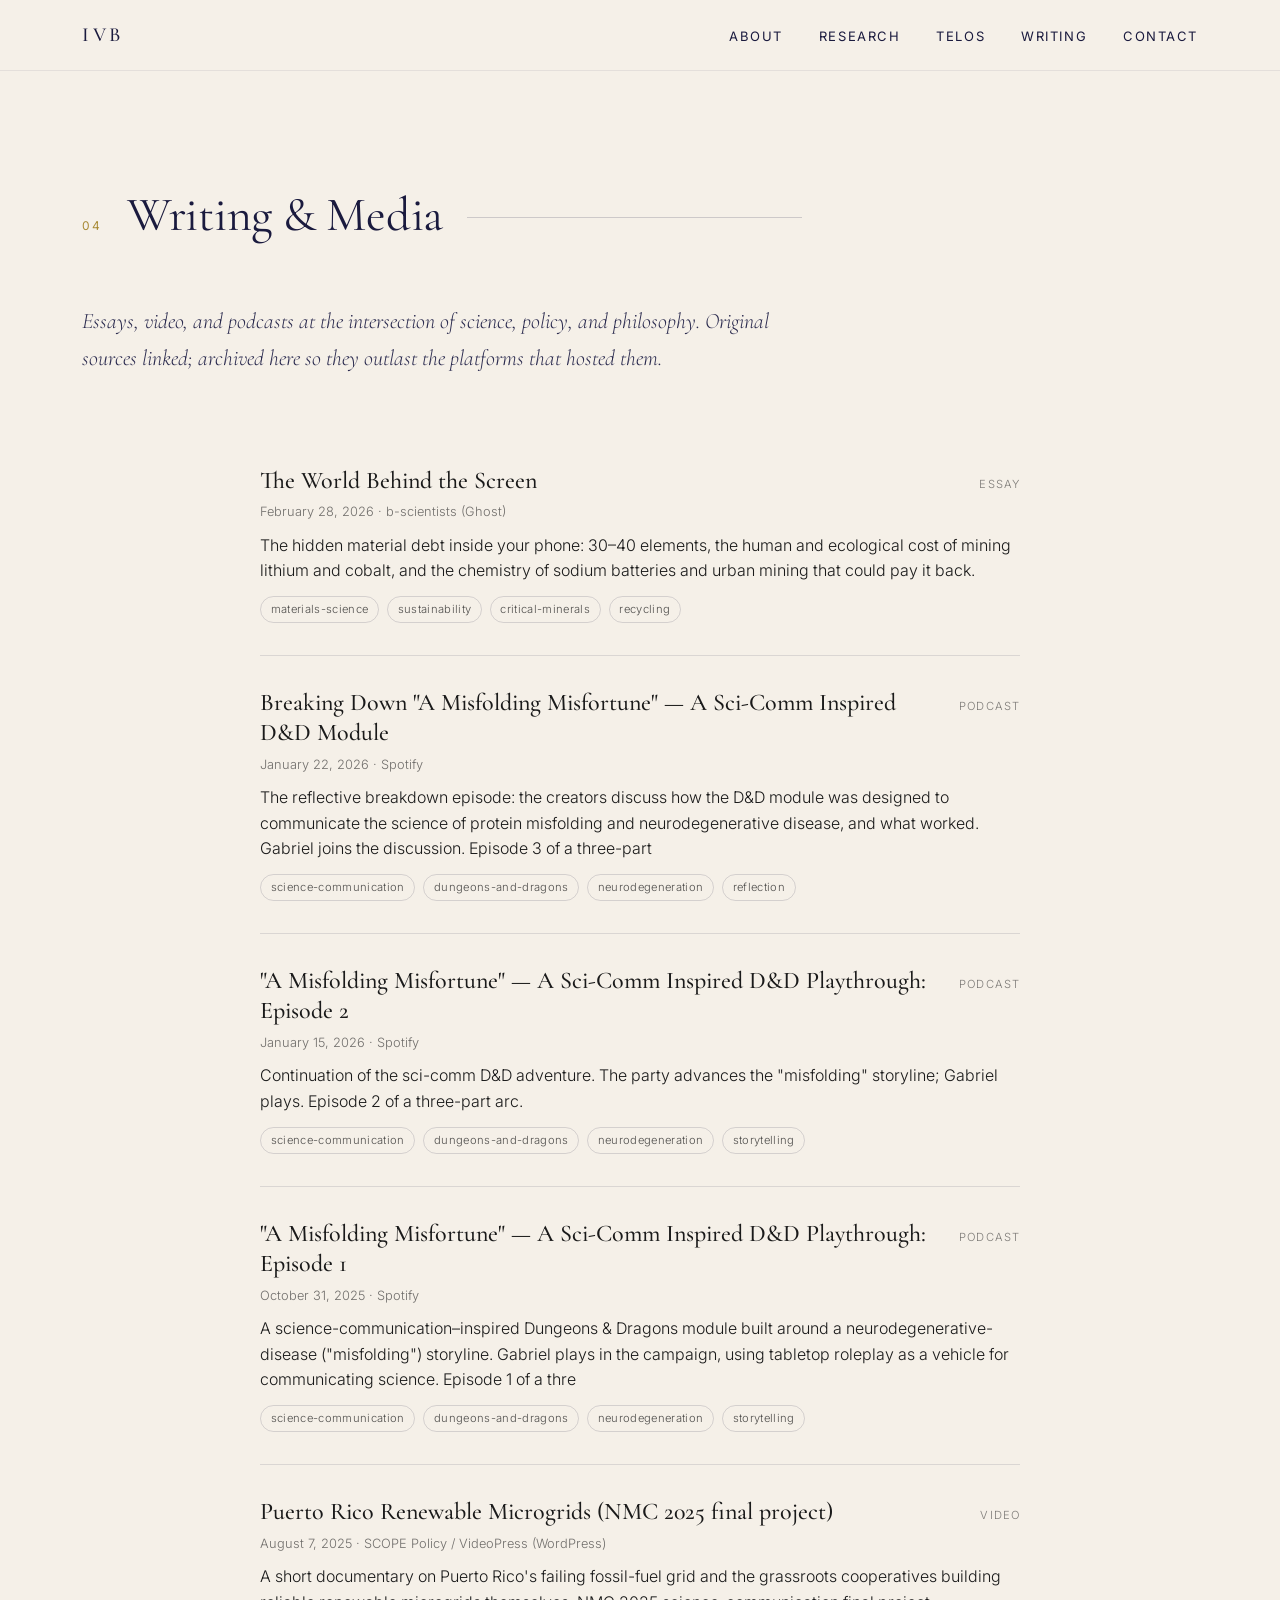
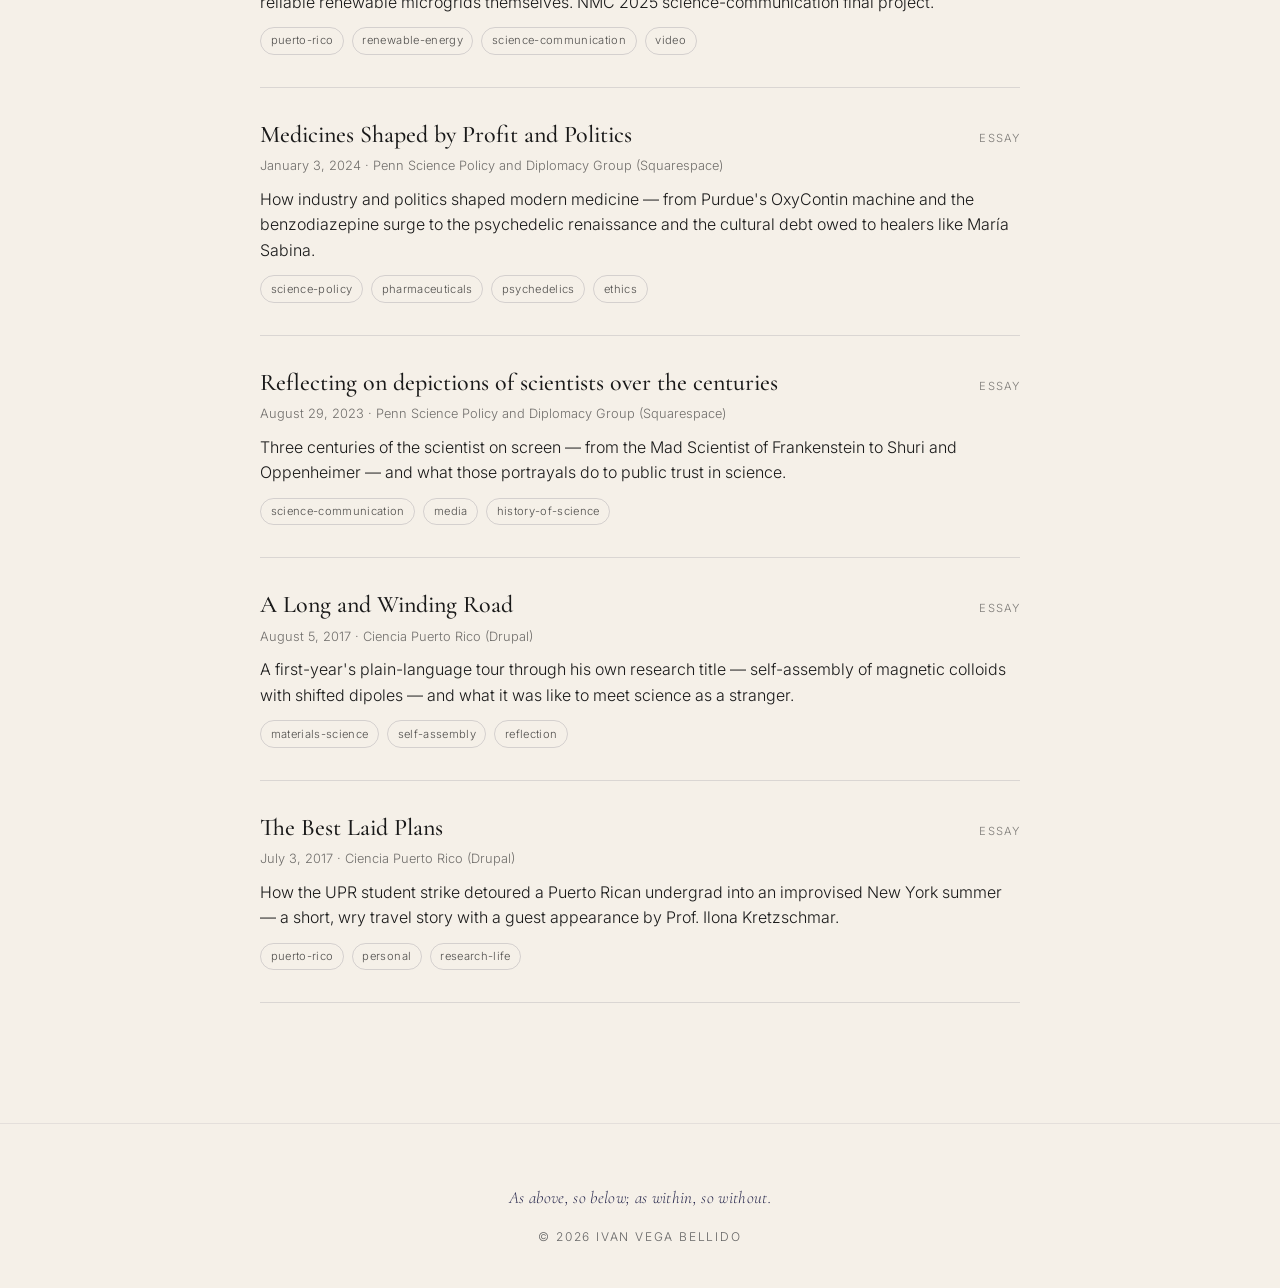
==== writing.html @ 650ef051 "site: Telos section (curated Mission+Principles), Miessler-style Writing index, 3 podcasts - Replace" ====
<!DOCTYPE html>
<html lang="en">
<head>
<meta charset="UTF-8">
<meta name="viewport" content="width=device-width, initial-scale=1.0">
<meta name="description" content="Writing, essays, video, and podcasts by Ivan Vega Bellido — science, policy, and philosophy.">
<link rel="canonical" href="https://gvegabellido.com/writing.html">
<link rel="icon" type="image/svg+xml" href="favicon.svg">
<title>Writing · Ivan Vega Bellido</title>
<link rel="preconnect" href="https://fonts.googleapis.com">
<link rel="preconnect" href="https://fonts.gstatic.com" crossorigin>
<link href="https://fonts.googleapis.com/css2?family=Cormorant+Garamond:ital,wght@0,300;0,400;0,500;0,600;1,300;1,400;1,500&family=Inter:wght@300;400;500&display=swap" rel="stylesheet">
<link rel="stylesheet" href="styles.css">
<style>
  .index-list { max-width: 760px; margin: 0 auto; }
  .entry { padding: 2rem 0; border-bottom: 1px solid rgba(26,26,62,0.12); }
  .entry-head { display: flex; align-items: baseline; justify-content: space-between; gap: 1rem; }
  .entry-title { font-family: 'Cormorant Garamond', serif; font-size: 1.5rem; font-weight: 500; margin: 0; line-height: 1.25; }
  .entry-title a { color: inherit; text-decoration: none; }
  .entry-title a:hover { text-decoration: underline; }
  .entry-type { font-family: 'Inter', sans-serif; font-size: 0.7rem; letter-spacing: 0.1em; text-transform: uppercase; opacity: 0.55; white-space: nowrap; }
  .entry-meta { font-family: 'Inter', sans-serif; font-size: 0.8rem; opacity: 0.6; margin: 0.35rem 0 0.6rem; }
  .entry-summary { font-size: 1rem; line-height: 1.6; margin: 0 0 0.75rem; }
  .entry-tags { list-style: none; display: flex; flex-wrap: wrap; gap: 0.5rem; padding: 0; margin: 0; }
  .entry-tags li { font-family: 'Inter', sans-serif; font-size: 0.7rem; letter-spacing: 0.03em; padding: 0.2rem 0.6rem; border: 1px solid rgba(26,26,62,0.2); border-radius: 999px; opacity: 0.75; }
</style>
</head>
<body>
<nav class="nav">
  <div class="nav-inner">
    <a href="index.html#top" class="nav-brand">IVB</a>
    <ul class="nav-links">
      <li><a href="index.html#about">About</a></li>
      <li><a href="index.html#research">Research</a></li>
      <li><a href="index.html#telos">Telos</a></li>
      <li><a href="writing.html">Writing</a></li>
      <li><a href="index.html#contact">Contact</a></li>
    </ul>
  </div>
</nav>
<main id="top">
<section class="section">
  <div class="container">
    <div class="section-head">
      <span class="section-num">04</span>
      <h2 class="section-title">Writing &amp; Media</h2>
      <span class="section-rule" aria-hidden="true"></span>
    </div>
    <div class="writing-intro">
      <p>Essays, video, and podcasts at the intersection of science, policy, and philosophy. Original sources linked; archived here so they outlast the platforms that hosted them.</p>
    </div>
    <div class="index-list">
      <article class="entry">
        <div class="entry-head">
          <h3 class="entry-title"><a href="https://www.b-scientists.com/the-world-behind-the-screen/" target="_blank" rel="noopener">The World Behind the Screen</a></h3>
          <span class="entry-type">Essay</span>
        </div>
        <p class="entry-meta">February 28, 2026 · b-scientists (Ghost)</p>
        <p class="entry-summary">The hidden material debt inside your phone: 30–40 elements, the human and ecological cost of mining lithium and cobalt, and the chemistry of sodium batteries and urban mining that could pay it back.</p>
        <ul class="entry-tags"><li>materials-science</li><li>sustainability</li><li>critical-minerals</li><li>recycling</li></ul>
      </article>
      <article class="entry">
        <div class="entry-head">
          <h3 class="entry-title"><a href="https://open.spotify.com/episode/015ABRy5GWB0STJgX0FXXh" target="_blank" rel="noopener">Breaking Down "A Misfolding Misfortune" — A Sci-Comm Inspired D&amp;D Module</a></h3>
          <span class="entry-type">Podcast</span>
        </div>
        <p class="entry-meta">January 22, 2026 · Spotify</p>
        <p class="entry-summary">The reflective breakdown episode: the creators discuss how the D&amp;D module was designed to communicate the science of protein misfolding and neurodegenerative disease, and what worked. Gabriel joins the discussion. Episode 3 of a three-part </p>
        <ul class="entry-tags"><li>science-communication</li><li>dungeons-and-dragons</li><li>neurodegeneration</li><li>reflection</li></ul>
      </article>
      <article class="entry">
        <div class="entry-head">
          <h3 class="entry-title"><a href="https://open.spotify.com/episode/263W7VHZUCj6XtdveKIlia" target="_blank" rel="noopener">"A Misfolding Misfortune" — A Sci-Comm Inspired D&amp;D Playthrough: Episode 2</a></h3>
          <span class="entry-type">Podcast</span>
        </div>
        <p class="entry-meta">January 15, 2026 · Spotify</p>
        <p class="entry-summary">Continuation of the sci-comm D&amp;D adventure. The party advances the "misfolding" storyline; Gabriel plays. Episode 2 of a three-part arc.</p>
        <ul class="entry-tags"><li>science-communication</li><li>dungeons-and-dragons</li><li>neurodegeneration</li><li>storytelling</li></ul>
      </article>
      <article class="entry">
        <div class="entry-head">
          <h3 class="entry-title"><a href="https://open.spotify.com/episode/1YLPAPuOdVRPvz2gRZDvht" target="_blank" rel="noopener">"A Misfolding Misfortune" — A Sci-Comm Inspired D&amp;D Playthrough: Episode 1</a></h3>
          <span class="entry-type">Podcast</span>
        </div>
        <p class="entry-meta">October 31, 2025 · Spotify</p>
        <p class="entry-summary">A science-communication–inspired Dungeons &amp; Dragons module built around a neurodegenerative-disease ("misfolding") storyline. Gabriel plays in the campaign, using tabletop roleplay as a vehicle for communicating science. Episode 1 of a thre</p>
        <ul class="entry-tags"><li>science-communication</li><li>dungeons-and-dragons</li><li>neurodegeneration</li><li>storytelling</li></ul>
      </article>
      <article class="entry">
        <div class="entry-head">
          <h3 class="entry-title"><a href="https://scopepolicy.org/nmc2025-final-projects/" target="_blank" rel="noopener">Puerto Rico Renewable Microgrids (NMC 2025 final project)</a></h3>
          <span class="entry-type">Video</span>
        </div>
        <p class="entry-meta">August 7, 2025 · SCOPE Policy / VideoPress (WordPress)</p>
        <p class="entry-summary">A short documentary on Puerto Rico's failing fossil-fuel grid and the grassroots cooperatives building reliable renewable microgrids themselves. NMC 2025 science-communication final project.</p>
        <ul class="entry-tags"><li>puerto-rico</li><li>renewable-energy</li><li>science-communication</li><li>video</li></ul>
      </article>
      <article class="entry">
        <div class="entry-head">
          <h3 class="entry-title"><a href="https://www.pspdg.com/blog/2024/1/3/medicines-shaped-by-profit-and-politics" target="_blank" rel="noopener">Medicines Shaped by Profit and Politics</a></h3>
          <span class="entry-type">Essay</span>
        </div>
        <p class="entry-meta">January 3, 2024 · Penn Science Policy and Diplomacy Group (Squarespace)</p>
        <p class="entry-summary">How industry and politics shaped modern medicine — from Purdue's OxyContin machine and the benzodiazepine surge to the psychedelic renaissance and the cultural debt owed to healers like María Sabina.</p>
        <ul class="entry-tags"><li>science-policy</li><li>pharmaceuticals</li><li>psychedelics</li><li>ethics</li></ul>
      </article>
      <article class="entry">
        <div class="entry-head">
          <h3 class="entry-title"><a href="https://www.pspdg.com/blog/2023/8/29/reflecting-on-depictions-of-scientists-over-the-centuries" target="_blank" rel="noopener">Reflecting on depictions of scientists over the centuries</a></h3>
          <span class="entry-type">Essay</span>
        </div>
        <p class="entry-meta">August 29, 2023 · Penn Science Policy and Diplomacy Group (Squarespace)</p>
        <p class="entry-summary">Three centuries of the scientist on screen — from the Mad Scientist of Frankenstein to Shuri and Oppenheimer — and what those portrayals do to public trust in science.</p>
        <ul class="entry-tags"><li>science-communication</li><li>media</li><li>history-of-science</li></ul>
      </article>
      <article class="entry">
        <div class="entry-head">
          <h3 class="entry-title"><a href="https://www.cienciapr.org/en/long-winding-road" target="_blank" rel="noopener">A Long and Winding Road</a></h3>
          <span class="entry-type">Essay</span>
        </div>
        <p class="entry-meta">August 5, 2017 · Ciencia Puerto Rico (Drupal)</p>
        <p class="entry-summary">A first-year's plain-language tour through his own research title — self-assembly of magnetic colloids with shifted dipoles — and what it was like to meet science as a stranger.</p>
        <ul class="entry-tags"><li>materials-science</li><li>self-assembly</li><li>reflection</li></ul>
      </article>
      <article class="entry">
        <div class="entry-head">
          <h3 class="entry-title"><a href="https://www.cienciapr.org/en/best-laid-plans" target="_blank" rel="noopener">The Best Laid Plans</a></h3>
          <span class="entry-type">Essay</span>
        </div>
        <p class="entry-meta">July 3, 2017 · Ciencia Puerto Rico (Drupal)</p>
        <p class="entry-summary">How the UPR student strike detoured a Puerto Rican undergrad into an improvised New York summer — a short, wry travel story with a guest appearance by Prof. Ilona Kretzschmar.</p>
        <ul class="entry-tags"><li>puerto-rico</li><li>personal</li><li>research-life</li></ul>
      </article>
    </div>
  </div>
</section>
<footer class="footer">
  <div class="container">
    <p class="footer-quote"><em>As above, so below; as within, so without.</em></p>
    <p class="footer-meta">© <span id="year">2026</span> Ivan Vega Bellido</p>
  </div>
</footer>
</main>
<script src="script.js"></script>
</body>
</html>
---- styles.css ----
/* ============================================
   IVAN VEGA BELLIDO
   Scholar's study aesthetic
   ============================================ */

:root {
  --bg:        #f5f0e8;
  --bg-alt:    #efe9df;
  --ink:      #1a1a3e;
  --ink-soft: #2a2a4e;
  --gold:     #c9a84c;
  --gold-deep:#a88a35;
  --body:     #1a1a1a;
  --muted:    #666666;
  --rule:     rgba(26,26,62,0.18);
  --rule-soft:rgba(26,26,62,0.08);

  --serif:  "Cormorant Garamond", "EB Garamond", Georgia, serif;
  --sans:   "Inter", -apple-system, BlinkMacSystemFont, sans-serif;

  --w-narrow: 720px;
  --w-mid:    920px;
  --w-wide:   1180px;
}

* { box-sizing: border-box; }

html { scroll-behavior: smooth; -webkit-font-smoothing: antialiased; }

body {
  margin: 0;
  background: var(--bg);
  color: var(--body);
  font-family: var(--sans);
  font-weight: 300;
  font-size: 17px;
  line-height: 1.7;
  position: relative;
  overflow-x: hidden;
}

/* Background flower-of-life pattern, barely visible */
.bg-pattern {
  position: fixed;
  inset: 0;
  z-index: 0;
  pointer-events: none;
  opacity: 0.035;
}
.bg-pattern svg { width: 100%; height: 100%; display: block; }

main, .nav { position: relative; z-index: 1; }

/* ===== Navigation ===== */
.nav {
  position: sticky;
  top: 0;
  z-index: 50;
  background: rgba(245, 240, 232, 0.85);
  backdrop-filter: blur(10px);
  -webkit-backdrop-filter: blur(10px);
  border-bottom: 1px solid var(--rule-soft);
}
.nav-inner {
  max-width: var(--w-wide);
  margin: 0 auto;
  padding: 18px 32px;
  display: flex;
  align-items: center;
  justify-content: space-between;
}
.nav-brand {
  font-family: var(--serif);
  font-size: 20px;
  font-weight: 500;
  letter-spacing: 0.18em;
  color: var(--ink);
  text-decoration: none;
}
.nav-links {
  display: flex;
  gap: 36px;
  list-style: none;
  margin: 0;
  padding: 0;
}
.nav-links a {
  color: var(--ink);
  text-decoration: none;
  font-size: 13px;
  font-weight: 400;
  letter-spacing: 0.12em;
  text-transform: uppercase;
  transition: color 0.2s ease;
  position: relative;
}
.nav-links a::after {
  content: "";
  position: absolute;
  left: 0;
  bottom: -4px;
  width: 0;
  height: 1px;
  background: var(--gold);
  transition: width 0.25s ease;
}
.nav-links a:hover { color: var(--gold-deep); }
.nav-links a:hover::after { width: 100%; }

/* ===== Containers ===== */
.container {
  max-width: var(--w-wide);
  margin: 0 auto;
  padding: 0 32px;
}

/* ===== Hero ===== */
.hero {
  min-height: calc(100vh - 60px);
  display: flex;
  align-items: center;
  justify-content: center;
  text-align: center;
  padding: 80px 32px;
}
.hero .container { max-width: var(--w-mid); }
.hero-mark {
  width: 60px;
  height: 60px;
  margin: 0 auto 48px;
  color: var(--gold);
  opacity: 0.85;
  animation: fadeUp 1.2s ease both;
}
.hero-mark svg { width: 100%; height: 100%; }
.hero-title {
  font-family: var(--serif);
  font-weight: 400;
  font-size: clamp(48px, 7vw, 88px);
  color: var(--ink);
  margin: 0 0 28px;
  letter-spacing: -0.01em;
  line-height: 1.05;
  animation: fadeUp 1.2s 0.1s ease both;
}
.hero-sub {
  font-family: var(--serif);
  font-style: italic;
  font-size: clamp(20px, 2.4vw, 26px);
  font-weight: 400;
  color: var(--ink-soft);
  margin: 0 0 16px;
  display: flex;
  justify-content: center;
  align-items: center;
  gap: 14px;
  flex-wrap: wrap;
  animation: fadeUp 1.2s 0.25s ease both;
}
.hero-sub .dot {
  color: var(--gold);
  font-style: normal;
  font-weight: 400;
}
.hero-tagline {
  font-family: var(--serif);
  font-size: clamp(17px, 1.6vw, 20px);
  color: var(--muted);
  margin: 0 0 56px;
  font-weight: 300;
  letter-spacing: 0.01em;
  animation: fadeUp 1.2s 0.4s ease both;
}
.hero-cta {
  display: flex;
  justify-content: center;
  gap: 16px;
  flex-wrap: wrap;
  animation: fadeUp 1.2s 0.55s ease both;
}

@keyframes fadeUp {
  from { opacity: 0; transform: translateY(14px); }
  to   { opacity: 1; transform: translateY(0); }
}

/* ===== Buttons ===== */
.btn {
  display: inline-block;
  padding: 13px 28px;
  font-family: var(--sans);
  font-size: 13px;
  font-weight: 400;
  letter-spacing: 0.14em;
  text-transform: uppercase;
  text-decoration: none;
  border: 1px solid transparent;
  cursor: pointer;
  transition: all 0.25s ease;
}
.btn-primary {
  background: var(--ink);
  color: var(--bg);
  border-color: var(--ink);
}
.btn-primary:hover {
  background: transparent;
  color: var(--ink);
}
.btn-ghost {
  background: transparent;
  color: var(--ink);
  border-color: var(--ink);
}
.btn-ghost:hover {
  background: var(--ink);
  color: var(--bg);
}

/* ===== Sections ===== */
.section {
  padding: 120px 0;
  position: relative;
}
.section-alt {
  background: linear-gradient(180deg, transparent 0%, var(--bg-alt) 12%, var(--bg-alt) 88%, transparent 100%);
}
.section-head {
  display: flex;
  align-items: baseline;
  gap: 24px;
  margin-bottom: 64px;
  max-width: var(--w-narrow);
}
.section-num {
  font-family: var(--sans);
  font-size: 12px;
  font-weight: 400;
  letter-spacing: 0.2em;
  color: var(--gold-deep);
}
.section-title {
  font-family: var(--serif);
  font-weight: 400;
  font-size: clamp(34px, 4.5vw, 48px);
  color: var(--ink);
  margin: 0;
  letter-spacing: -0.005em;
  line-height: 1;
}
.section-rule {
  flex: 1;
  height: 1px;
  background: var(--rule);
  align-self: center;
  transform: translateY(2px);
}

/* ===== Prose blocks (About, Philosophy) ===== */
.prose {
  max-width: var(--w-narrow);
  font-size: 18px;
  line-height: 1.75;
  color: var(--body);
}
.prose p { margin: 0 0 24px; }
.prose .lead {
  font-family: var(--serif);
  font-size: clamp(22px, 2.4vw, 26px);
  font-weight: 300;
  line-height: 1.45;
  color: var(--ink);
  margin-bottom: 32px;
}
.prose .closing {
  font-family: var(--serif);
  font-style: italic;
  font-size: 21px;
  color: var(--ink-soft);
  padding-left: 22px;
  border-left: 2px solid var(--gold);
  margin-top: 36px;
}
.prose em {
  font-style: italic;
  color: var(--ink);
}

/* ===== Research grid ===== */
.research-grid {
  display: grid;
  grid-template-columns: repeat(2, 1fr);
  gap: 40px;
  max-width: var(--w-wide);
}
.research-card {
  padding: 40px 36px;
  background: rgba(255, 252, 246, 0.5);
  border: 1px solid var(--rule-soft);
  position: relative;
  transition: border-color 0.3s ease, transform 0.3s ease;
}
.research-card::before {
  content: "";
  position: absolute;
  top: 0; left: 0;
  width: 32px; height: 1px;
  background: var(--gold);
}
.research-card:hover {
  border-color: var(--rule);
  transform: translateY(-2px);
}
.research-kicker {
  display: inline-block;
  font-size: 11px;
  letter-spacing: 0.2em;
  text-transform: uppercase;
  color: var(--gold-deep);
  margin-bottom: 14px;
}
.research-title {
  font-family: var(--serif);
  font-weight: 500;
  font-size: 28px;
  color: var(--ink);
  margin: 0 0 14px;
  line-height: 1.2;
}
.research-affil {
  font-size: 14px;
  color: var(--muted);
  margin: 0 0 24px;
  line-height: 1.55;
}
.research-body {
  font-size: 16px;
  line-height: 1.7;
  margin: 0 0 24px;
}
.research-tags {
  list-style: none;
  padding: 0;
  margin: 0;
  display: flex;
  flex-wrap: wrap;
  gap: 8px;
}
.research-tags li {
  font-family: var(--serif);
  font-style: italic;
  font-size: 14px;
  color: var(--ink-soft);
  padding: 4px 12px;
  border: 1px solid var(--rule);
  border-radius: 999px;
}

/* ===== Writing ===== */
.writing-intro {
  max-width: var(--w-narrow);
  margin-bottom: 56px;
}
.writing-intro p {
  font-family: var(--serif);
  font-size: 22px;
  font-weight: 300;
  font-style: italic;
  color: var(--ink-soft);
  margin: 0;
}
.writing-empty {
  max-width: var(--w-narrow);
  text-align: center;
  padding: 64px 32px;
  border: 1px dashed var(--rule);
}
.writing-empty-mark {
  width: 40px;
  height: 40px;
  margin: 0 auto 20px;
  color: var(--gold);
  opacity: 0.7;
}
.writing-empty-mark svg { width: 100%; height: 100%; }
.writing-empty-text {
  font-family: var(--serif);
  font-style: italic;
  font-size: 17px;
  color: var(--muted);
  margin: 0;
}

/* ===== Contact ===== */
.contact-grid {
  display: grid;
  grid-template-columns: repeat(3, 1fr);
  gap: 48px;
  max-width: var(--w-wide);
}
.contact-block { }
.contact-label {
  font-family: var(--sans);
  font-size: 11px;
  letter-spacing: 0.22em;
  text-transform: uppercase;
  font-weight: 400;
  color: var(--gold-deep);
  margin: 0 0 16px;
}
.contact-link, .contact-links a {
  font-family: var(--serif);
  font-size: 19px;
  color: var(--ink);
  text-decoration: none;
  border-bottom: 1px solid var(--rule);
  padding-bottom: 2px;
  transition: border-color 0.2s ease, color 0.2s ease;
}
.contact-link:hover, .contact-links a:hover {
  color: var(--gold-deep);
  border-color: var(--gold);
}
.contact-email { word-break: break-all; }
.contact-links {
  list-style: none;
  padding: 0;
  margin: 0;
}
.contact-links li { margin-bottom: 12px; }
.contact-loc {
  font-family: var(--serif);
  font-size: 19px;
  color: var(--ink);
  margin: 0;
  line-height: 1.6;
}

/* ===== Footer ===== */
.footer {
  padding: 60px 0 40px;
  border-top: 1px solid var(--rule-soft);
  position: relative;
  z-index: 1;
}
.footer .container {
  text-align: center;
}
.footer-quote {
  font-family: var(--serif);
  font-size: 17px;
  color: var(--ink-soft);
  margin: 0 0 14px;
  letter-spacing: 0.02em;
}
.footer-meta {
  font-size: 12px;
  letter-spacing: 0.15em;
  color: var(--muted);
  margin: 0;
  text-transform: uppercase;
}

/* ===== Selection ===== */
::selection {
  background: var(--ink);
  color: var(--bg);
}

/* ===== Responsive ===== */
@media (max-width: 860px) {
  .nav-inner { padding: 14px 22px; }
  .nav-links { gap: 18px; }
  .nav-links a { font-size: 11px; letter-spacing: 0.08em; }
  .container { padding: 0 22px; }
  .section { padding: 88px 0; }
  .section-head { gap: 16px; margin-bottom: 44px; }
  .research-grid { grid-template-columns: 1fr; gap: 24px; }
  .research-card { padding: 32px 26px; }
  .contact-grid { grid-template-columns: 1fr; gap: 32px; }
  .hero-sub { font-size: 18px; gap: 10px; }
  .prose { font-size: 17px; }
  .prose .lead { font-size: 21px; }
}

@media (max-width: 640px) {
  .nav-brand { font-size: 18px; letter-spacing: 0.14em; }
  .nav-links { gap: 14px; }
  .nav-links a { font-size: 10px; letter-spacing: 0.06em; }
  /* hide writing on small screens to keep nav from crowding */
  .nav-links li:nth-child(4) { display: none; }
  .hero { padding: 60px 22px; min-height: calc(100vh - 56px); }
  .hero-mark { margin-bottom: 36px; width: 50px; height: 50px; }
  .hero-title { font-size: clamp(40px, 12vw, 56px); }
  /* On mobile, drop the dot and stack subtitle on its own lines naturally */
  .hero-sub { flex-direction: column; gap: 4px; }
  .hero-sub .dot { display: none; }
  .hero-tagline { margin-bottom: 40px; }
  .hero-cta { flex-direction: column; width: 100%; }
  .hero-cta .btn { width: 100%; }
}

@media (max-width: 420px) {
  .nav-links { gap: 12px; }
  /* hide philosophy too at smallest sizes — it's reachable via scroll */
  .nav-links li:nth-child(3) { display: none; }
}

@media (prefers-reduced-motion: reduce) {
  *, *::before, *::after {
    animation-duration: 0.01ms !important;
    transition-duration: 0.01ms !important;
  }
  html { scroll-behavior: auto; }
}

/* Telos section */
.telos-block { max-width: 720px; margin: 2.5rem auto 0; }
.telos-label {
  font-family: 'Inter', sans-serif; font-size: 0.72rem; letter-spacing: 0.16em;
  text-transform: uppercase; opacity: 0.5; margin: 0 0 1rem;
}
.telos-item { display: flex; gap: 1rem; align-items: baseline; margin-bottom: 0.9rem; }
.telos-id {
  font-family: 'Inter', sans-serif; font-size: 0.75rem; font-weight: 500;
  letter-spacing: 0.05em; opacity: 0.45; min-width: 2.2rem; white-space: nowrap;
}
.telos-item p { margin: 0; line-height: 1.55; }
.telos-note { text-align: center; opacity: 0.55; margin-top: 2.5rem; font-size: 0.95rem; }
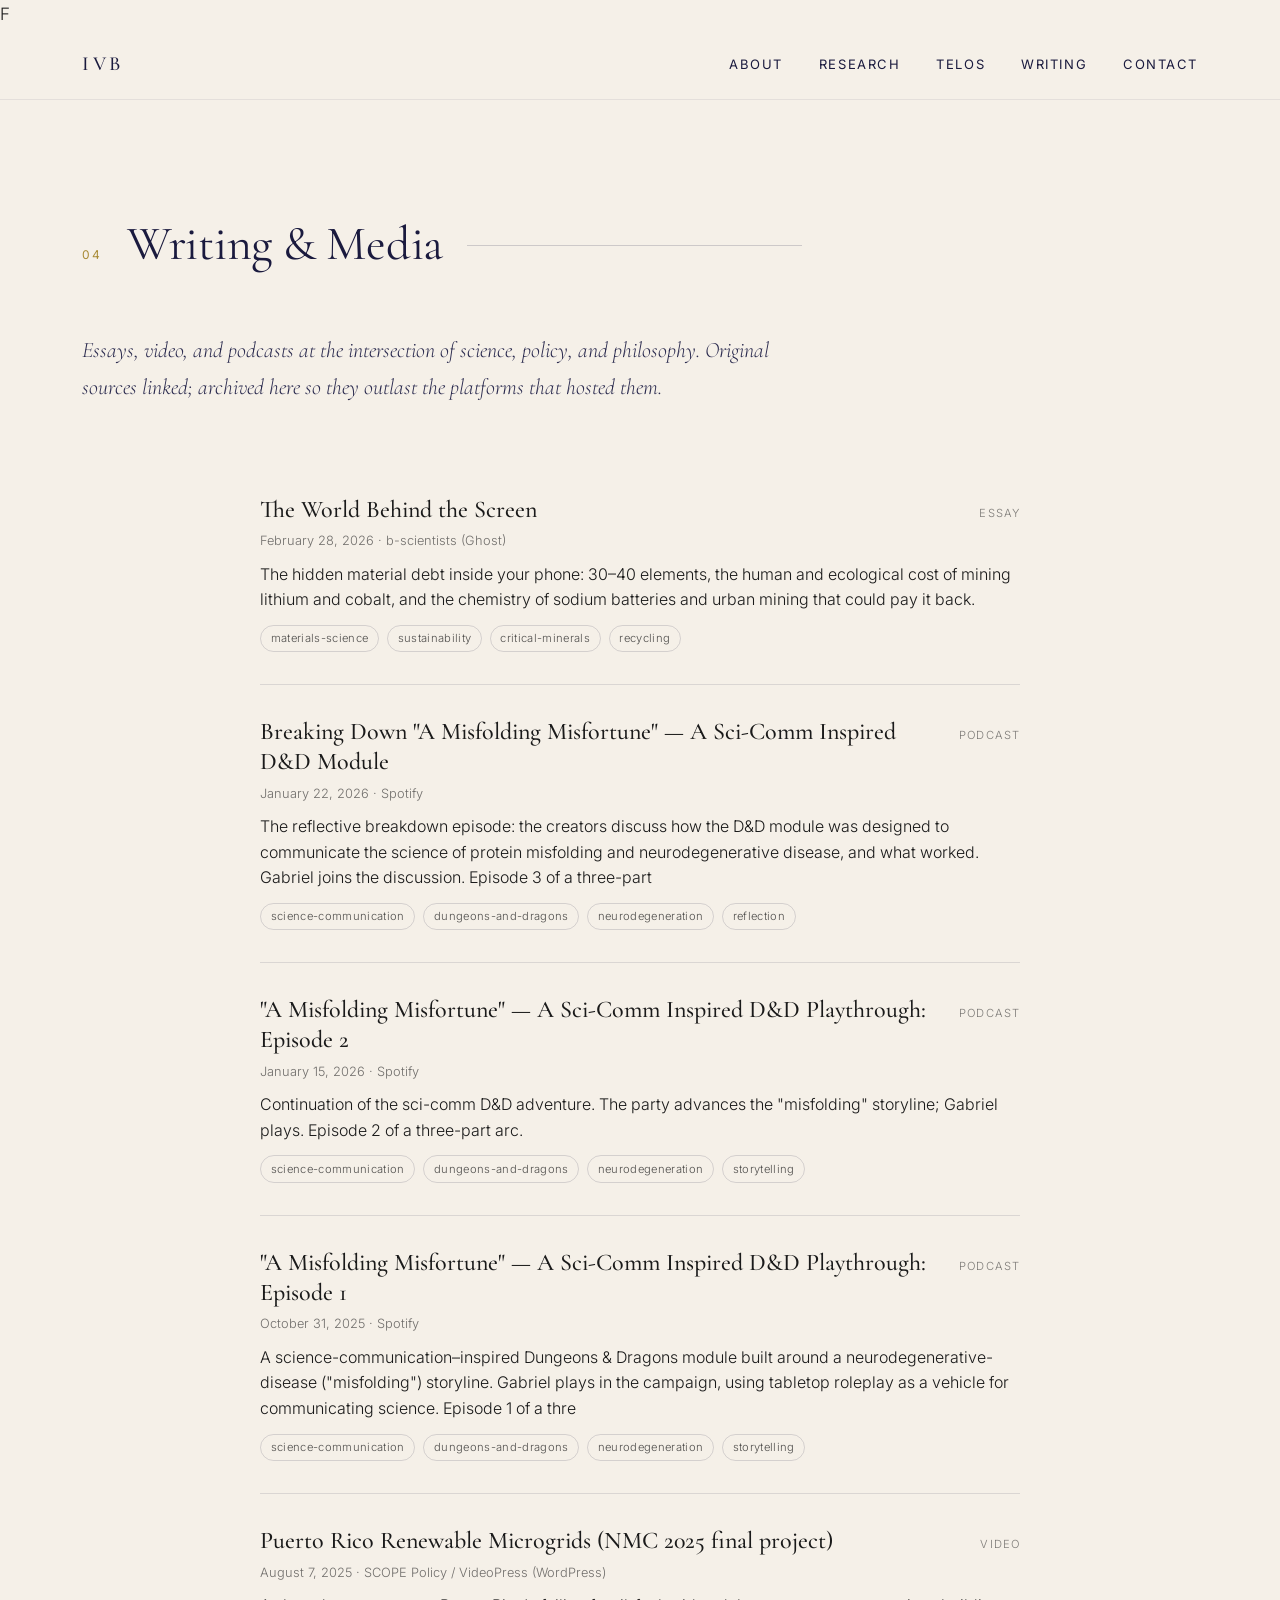
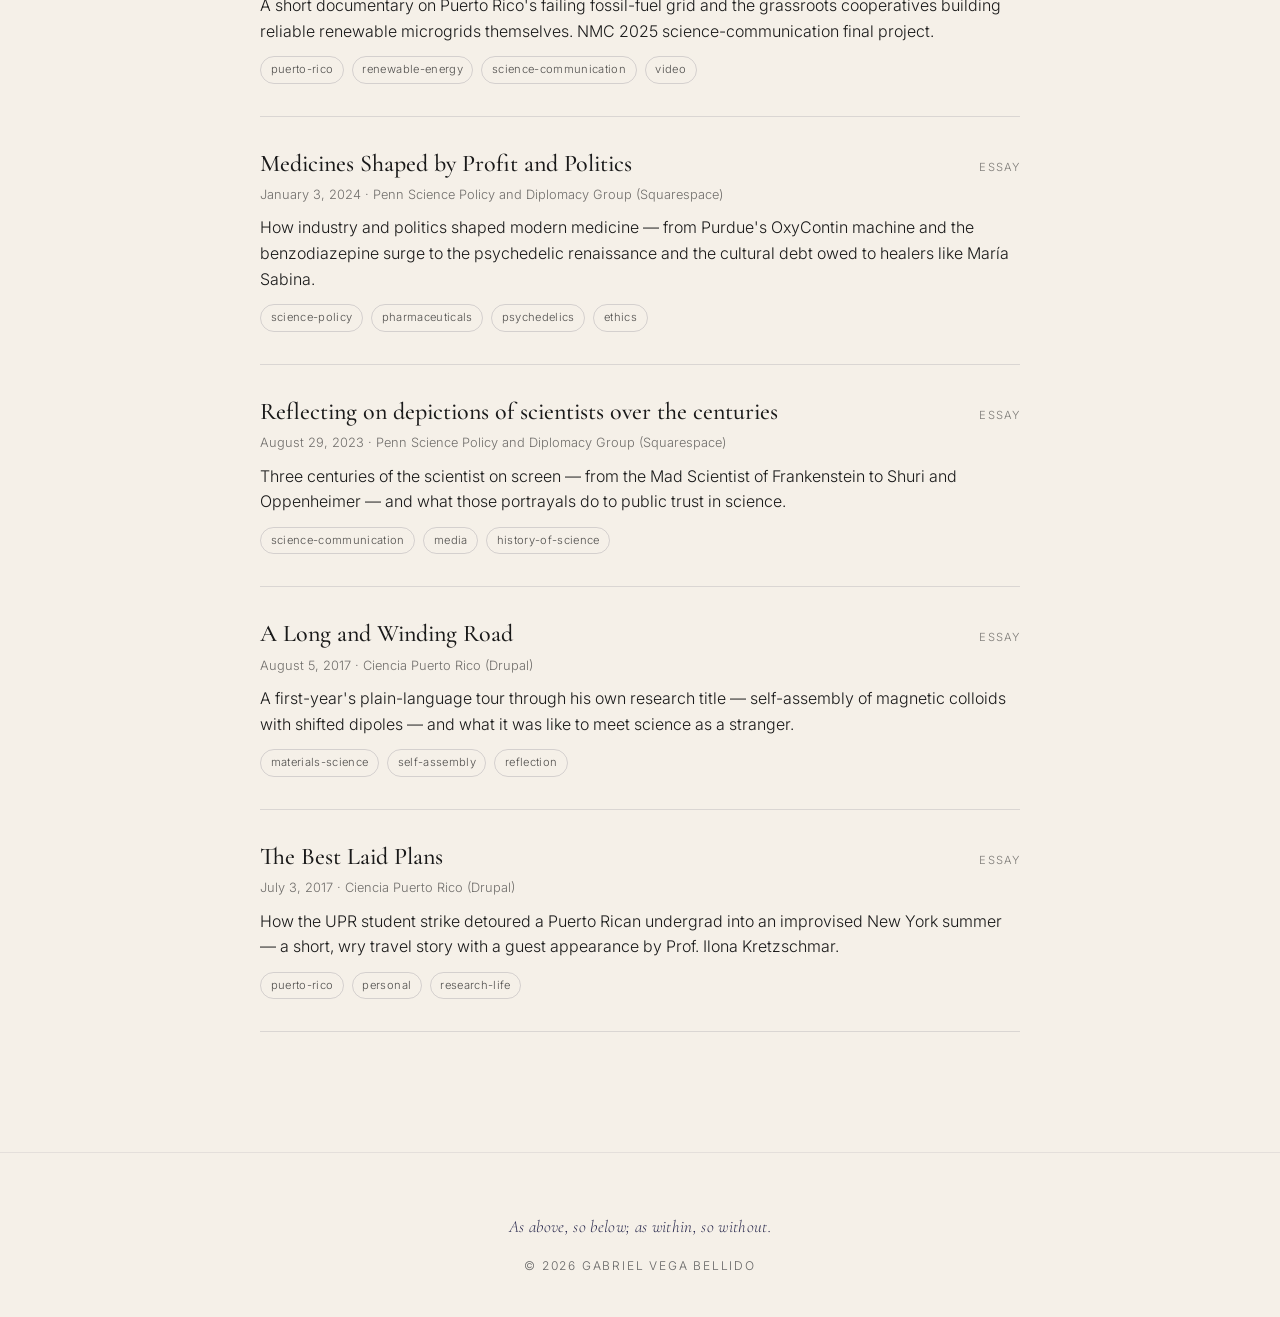
==== commit ca9d5bee: "Update author name from Ivan to Gabriel Vega Bellido" ====
--- a/writing.html
+++ b/writing.html
@@ -1,12 +1,12 @@
 <!DOCTYPE html>
-<html lang="en">
+<html lang="en">F
 <head>
 <meta charset="UTF-8">
 <meta name="viewport" content="width=device-width, initial-scale=1.0">
-<meta name="description" content="Writing, essays, video, and podcasts by Ivan Vega Bellido — science, policy, and philosophy.">
+<meta name="description" content="Writing, essays, video, and podcasts by Gabriel Vega Bellido — science, policy, and philosophy.">
 <link rel="canonical" href="https://gvegabellido.com/writing.html">
 <link rel="icon" type="image/svg+xml" href="favicon.svg">
-<title>Writing · Ivan Vega Bellido</title>
+<title>Writing · Gabriel Vega Bellido</title>
 <link rel="preconnect" href="https://fonts.googleapis.com">
 <link rel="preconnect" href="https://fonts.gstatic.com" crossorigin>
 <link href="https://fonts.googleapis.com/css2?family=Cormorant+Garamond:ital,wght@0,300;0,400;0,500;0,600;1,300;1,400;1,500&family=Inter:wght@300;400;500&display=swap" rel="stylesheet">
@@ -137,7 +137,7 @@
 <footer class="footer">
   <div class="container">
     <p class="footer-quote"><em>As above, so below; as within, so without.</em></p>
-    <p class="footer-meta">© <span id="year">2026</span> Ivan Vega Bellido</p>
+    <p class="footer-meta">© <span id="year">2026</span> Gabriel Vega Bellido</p>
   </div>
 </footer>
 </main>
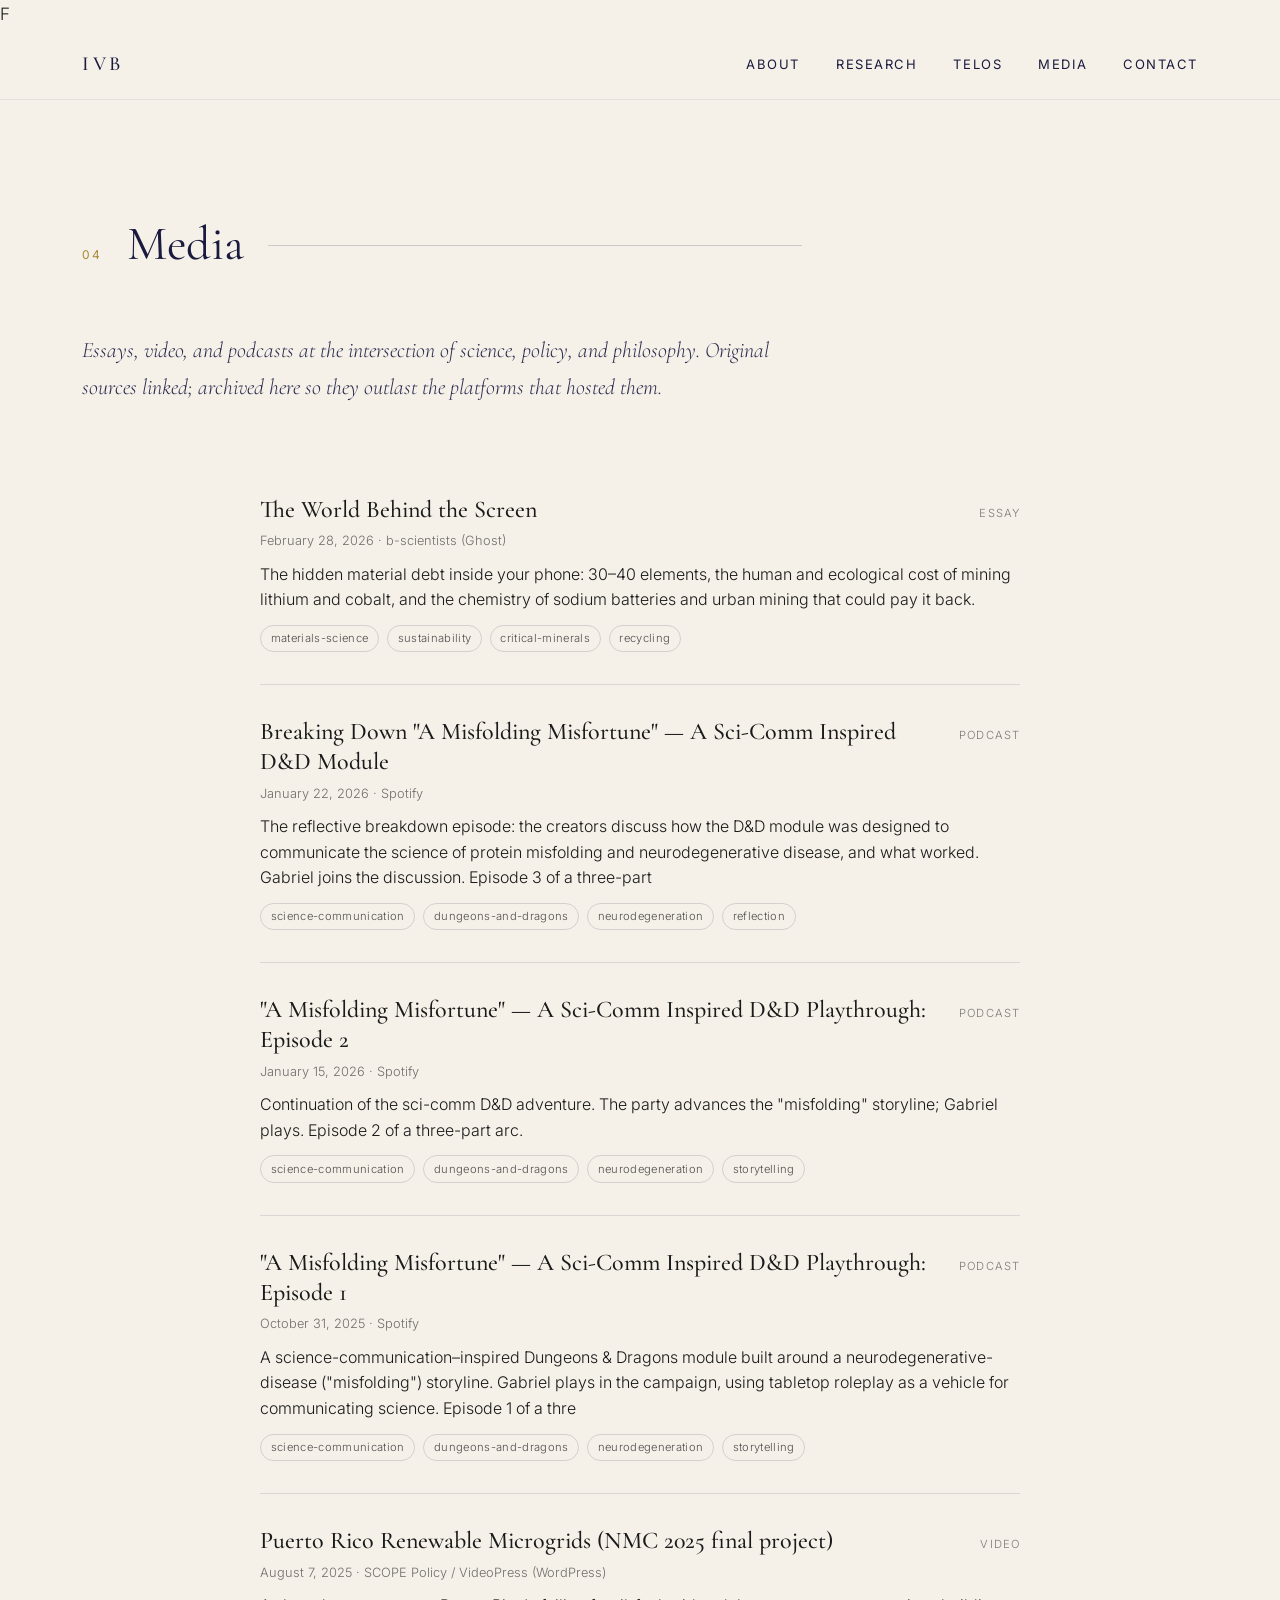
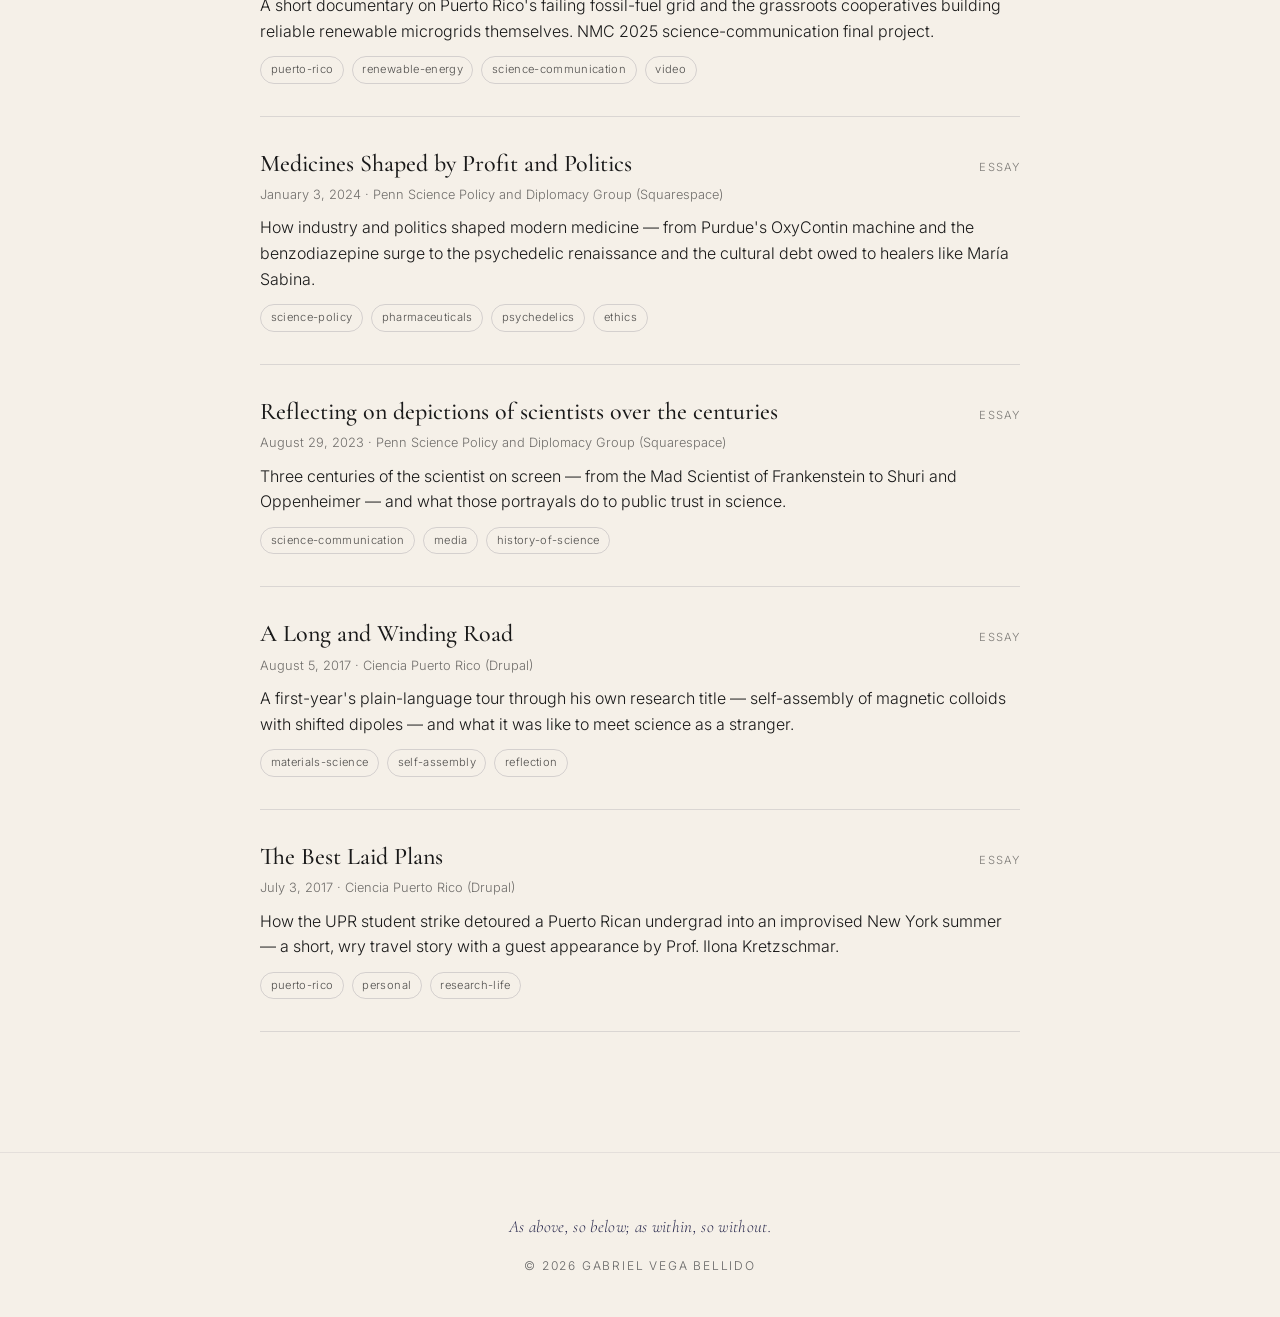
==== commit 93f49b64: "Change title and navigation label from 'Writing' to 'Media'" ====
--- a/writing.html
+++ b/writing.html
@@ -6,7 +6,7 @@
 <meta name="description" content="Writing, essays, video, and podcasts by Gabriel Vega Bellido — science, policy, and philosophy.">
 <link rel="canonical" href="https://gvegabellido.com/writing.html">
 <link rel="icon" type="image/svg+xml" href="favicon.svg">
-<title>Writing · Gabriel Vega Bellido</title>
+<title>Media · Gabriel Vega Bellido</title>
 <link rel="preconnect" href="https://fonts.googleapis.com">
 <link rel="preconnect" href="https://fonts.gstatic.com" crossorigin>
 <link href="https://fonts.googleapis.com/css2?family=Cormorant+Garamond:ital,wght@0,300;0,400;0,500;0,600;1,300;1,400;1,500&family=Inter:wght@300;400;500&display=swap" rel="stylesheet">
@@ -33,7 +33,7 @@
       <li><a href="index.html#about">About</a></li>
       <li><a href="index.html#research">Research</a></li>
       <li><a href="index.html#telos">Telos</a></li>
-      <li><a href="writing.html">Writing</a></li>
+      <li><a href="writing.html">Media</a></li>
       <li><a href="index.html#contact">Contact</a></li>
     </ul>
   </div>
@@ -43,7 +43,7 @@
   <div class="container">
     <div class="section-head">
       <span class="section-num">04</span>
-      <h2 class="section-title">Writing &amp; Media</h2>
+      <h2 class="section-title"> Media</h2>
       <span class="section-rule" aria-hidden="true"></span>
     </div>
     <div class="writing-intro">
--- a/styles.css
+++ b/styles.css
@@ -337,6 +337,27 @@
   font-size: 16px;
   line-height: 1.7;
   margin: 0 0 24px;
+}
+.research-pubs {
+  list-style: none;
+  padding: 0;
+  margin: 0 0 24px;
+}
+.research-pubs li {
+  font-size: 14px;
+  line-height: 1.6;
+  margin-bottom: 10px;
+}
+.research-pubs a {
+  color: var(--ink);
+  text-decoration: none;
+  border-bottom: 1px solid var(--rule);
+  padding-bottom: 1px;
+  transition: color 0.25s ease, border-color 0.25s ease;
+}
+.research-pubs a:hover {
+  color: var(--gold-deep);
+  border-color: var(--gold);
 }
 .research-tags {
   list-style: none;
